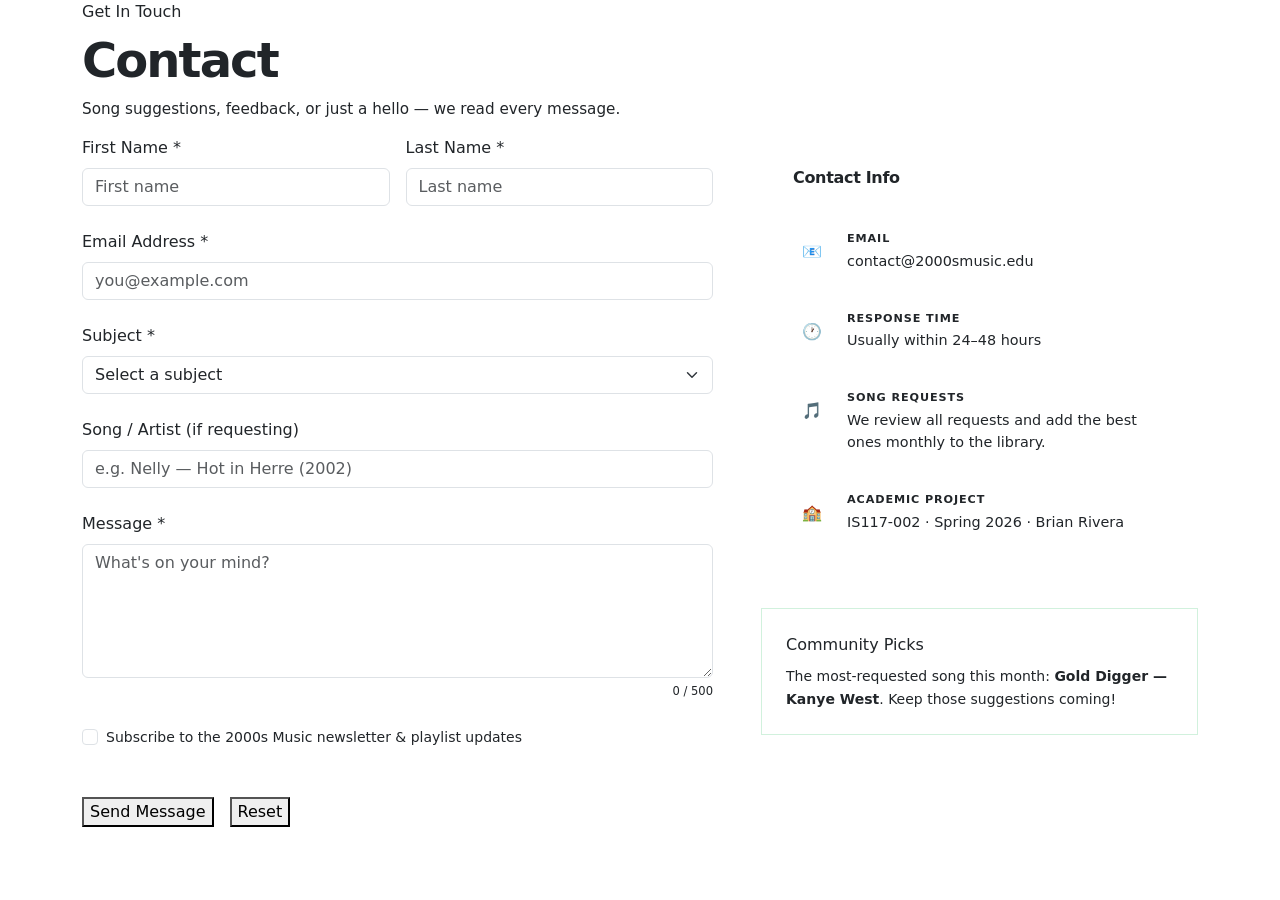
==== contact.html @ c3022f15 "Add files via upload" ====
<!-- DEVELOPER: Brian Rivera, IS117-002, Spring 2026 -->
<!DOCTYPE html>
<html lang="en">
<head>
  <meta charset="UTF-8" />
  <meta name="viewport" content="width=device-width, initial-scale=1.0" />
  <title>2000s Music — Contact</title>
  <link rel="stylesheet" href="https://cdn.jsdelivr.net/npm/bootstrap@5.3.3/dist/css/bootstrap.min.css" />
  <link rel="stylesheet" href="css/style.css" />
  <style>
    .contact-info-item {
      display: flex;
      align-items: flex-start;
      gap: 1rem;
      padding: 1.2rem 0;
      border-bottom: 1px solid var(--border);
    }
    .contact-info-item:last-child { border-bottom: none; }

    .ci-icon {
      width: 38px; height: 38px;
      background: var(--surface-2);
      border-radius: var(--r-md);
      display: flex;
      align-items: center;
      justify-content: center;
      font-size: 1rem;
      flex-shrink: 0;
      margin-top: 2px;
    }

    .ci-label {
      font-size: 0.7rem;
      font-weight: 700;
      letter-spacing: 0.08em;
      text-transform: uppercase;
      color: var(--text-tertiary);
      margin-bottom: 3px;
    }

    .ci-value {
      font-size: 0.9rem;
      font-weight: 500;
      color: var(--text-secondary);
      line-height: 1.5;
    }

    .char-count {
      font-size: 0.72rem;
      color: var(--text-tertiary);
      text-align: right;
      margin-top: 5px;
    }

    .success-card {
      background: var(--surface);
      border-radius: var(--r-xl);
      padding: 3rem 2rem;
      text-align: center;
      border: 1px solid rgba(29,185,84,0.2);
      display: none;
    }

    .success-icon {
      width: 64px; height: 64px;
      background: var(--green-dim);
      border-radius: 50%;
      display: flex;
      align-items: center;
      justify-content: center;
      font-size: 1.8rem;
      margin: 0 auto 1.2rem;
    }
  </style>
</head>
<body class="d-flex flex-column min-vh-100">
<div id="navbar-placeholder"></div>

<div class="page-wrapper flex-grow-1">
  <div class="container">

    <div class="page-hero anim-fade-up">
      <span class="eyebrow mb-2 d-block">Get In Touch</span>
      <h1 style="font-size:clamp(2rem,5vw,3rem);font-weight:900;letter-spacing:-0.04em;">Contact</h1>
      <p style="color:var(--text-secondary);margin-top:0.5rem;font-size:0.95rem;">Song suggestions, feedback, or just a hello — we read every message.</p>
    </div>

    <div class="row g-5">

      <!-- FORM -->
      <div class="col-lg-7 anim-fade-up delay-1">

        <!-- SUCCESS STATE -->
        <div class="success-card" id="successCard">
          <div class="success-icon">✓</div>
          <h3 style="font-size:1.3rem;font-weight:800;letter-spacing:-0.03em;margin-bottom:0.5rem;">Message Sent</h3>
          <p style="color:var(--text-secondary);font-size:0.9rem;margin-bottom:2rem;">Thanks for reaching out. We'll get back to you within 24–48 hours.</p>
          <button class="btn-ghost" onclick="resetForm()">Send Another</button>
        </div>

        <!-- FORM -->
        <form id="contactForm" class="music-form" novalidate>
          <div class="row g-3 mb-4">
            <div class="col-sm-6">
              <label class="form-label">First Name *</label>
              <input type="text" class="form-control" id="firstName" placeholder="First name" required />
              <div class="invalid-feedback" style="font-size:0.78rem;color:var(--red);margin-top:5px;">Required.</div>
            </div>
            <div class="col-sm-6">
              <label class="form-label">Last Name *</label>
              <input type="text" class="form-control" id="lastName" placeholder="Last name" required />
              <div class="invalid-feedback" style="font-size:0.78rem;color:var(--red);margin-top:5px;">Required.</div>
            </div>
          </div>

          <div class="mb-4">
            <label class="form-label">Email Address *</label>
            <input type="email" class="form-control" placeholder="you@example.com" required />
            <div class="invalid-feedback" style="font-size:0.78rem;color:var(--red);margin-top:5px;">Enter a valid email address.</div>
          </div>

          <div class="mb-4">
            <label class="form-label">Subject *</label>
            <select class="form-select" required>
              <option value="">Select a subject</option>
              <option value="song-request">Song Request</option>
              <option value="playlist-suggestion">Playlist Suggestion</option>
              <option value="feedback">General Feedback</option>
              <option value="bug">Report a Bug</option>
              <option value="collab">Collaboration</option>
              <option value="other">Other</option>
            </select>
            <div class="invalid-feedback" style="font-size:0.78rem;color:var(--red);margin-top:5px;">Please select a subject.</div>
          </div>

          <div class="mb-4">
            <label class="form-label">Song / Artist (if requesting)</label>
            <input type="text" class="form-control" placeholder="e.g. Nelly — Hot in Herre (2002)" />
          </div>

          <div class="mb-4">
            <label class="form-label">Message *</label>
            <textarea class="form-control" rows="5" placeholder="What's on your mind?" required maxlength="500"
              oninput="document.getElementById('charCount').textContent=this.value.length+' / 500'"></textarea>
            <div class="char-count"><span id="charCount">0</span> / 500</div>
            <div class="invalid-feedback" style="font-size:0.78rem;color:var(--red);margin-top:5px;">Message cannot be empty.</div>
          </div>

          <div class="mb-5">
            <div class="form-check">
              <input class="form-check-input" type="checkbox" id="newsletter" />
              <label class="form-check-label" for="newsletter" style="font-size:0.875rem;color:var(--text-secondary);cursor:pointer;">
                Subscribe to the 2000s Music newsletter &amp; playlist updates
              </label>
            </div>
          </div>

          <div class="d-flex gap-3 align-items-center">
            <button type="submit" class="btn-primary-music">Send Message</button>
            <button type="reset" class="btn-ghost" onclick="document.getElementById('charCount').textContent='0'">Reset</button>
          </div>
        </form>
      </div>

      <!-- SIDEBAR -->
      <div class="col-lg-5 anim-fade-up delay-2">
        <div style="background:var(--surface);border-radius:var(--r-xl);padding:2rem;border:1px solid var(--border);">
          <h3 style="font-size:1rem;font-weight:700;letter-spacing:-0.02em;margin-bottom:1.5rem;color:var(--text-primary);">Contact Info</h3>

          <div class="contact-info-item">
            <div class="ci-icon">📧</div>
            <div>
              <div class="ci-label">Email</div>
              <div class="ci-value">contact@2000smusic.edu</div>
            </div>
          </div>

          <div class="contact-info-item">
            <div class="ci-icon">🕐</div>
            <div>
              <div class="ci-label">Response Time</div>
              <div class="ci-value">Usually within 24–48 hours</div>
            </div>
          </div>

          <div class="contact-info-item">
            <div class="ci-icon">🎵</div>
            <div>
              <div class="ci-label">Song Requests</div>
              <div class="ci-value">We review all requests and add the best ones monthly to the library.</div>
            </div>
          </div>

          <div class="contact-info-item">
            <div class="ci-icon">🏫</div>
            <div>
              <div class="ci-label">Academic Project</div>
              <div class="ci-value">IS117-002 · Spring 2026 · Brian Rivera</div>
            </div>
          </div>
        </div>

        <!-- Subtle CTA -->
        <div style="margin-top:1.5rem;padding:1.5rem;background:var(--green-dim);border-radius:var(--r-xl);border:1px solid rgba(29,185,84,0.2);">
          <p class="eyebrow eyebrow-green mb-2">Community Picks</p>
          <p style="font-size:0.875rem;color:var(--text-secondary);line-height:1.6;margin:0;">The most-requested song this month: <strong style="color:var(--text-primary);">Gold Digger — Kanye West</strong>. Keep those suggestions coming!</p>
        </div>
      </div>

    </div>

    <div style="height:3rem;"></div>
  </div>
</div>

<div id="footer-placeholder"></div>
<script src="https://cdn.jsdelivr.net/npm/bootstrap@5.3.3/dist/js/bootstrap.bundle.min.js"></script>
<script src="js/components.js"></script>
<script>
  document.getElementById('navbar-placeholder').innerHTML = getNavHTML('contact');
  document.getElementById('footer-placeholder').innerHTML = getFooterHTML();

  document.getElementById('contactForm').addEventListener('submit', function(e) {
    e.preventDefault();
    if (!this.checkValidity()) { this.classList.add('was-validated'); return; }
    this.style.display = 'none';
    document.getElementById('successCard').style.display = 'block';
  });

  function resetForm() {
    const form = document.getElementById('contactForm');
    form.reset();
    form.classList.remove('was-validated');
    form.style.display = 'block';
    document.getElementById('successCard').style.display = 'none';
    document.getElementById('charCount').textContent = '0';
  }
</script>
</body>
</html>
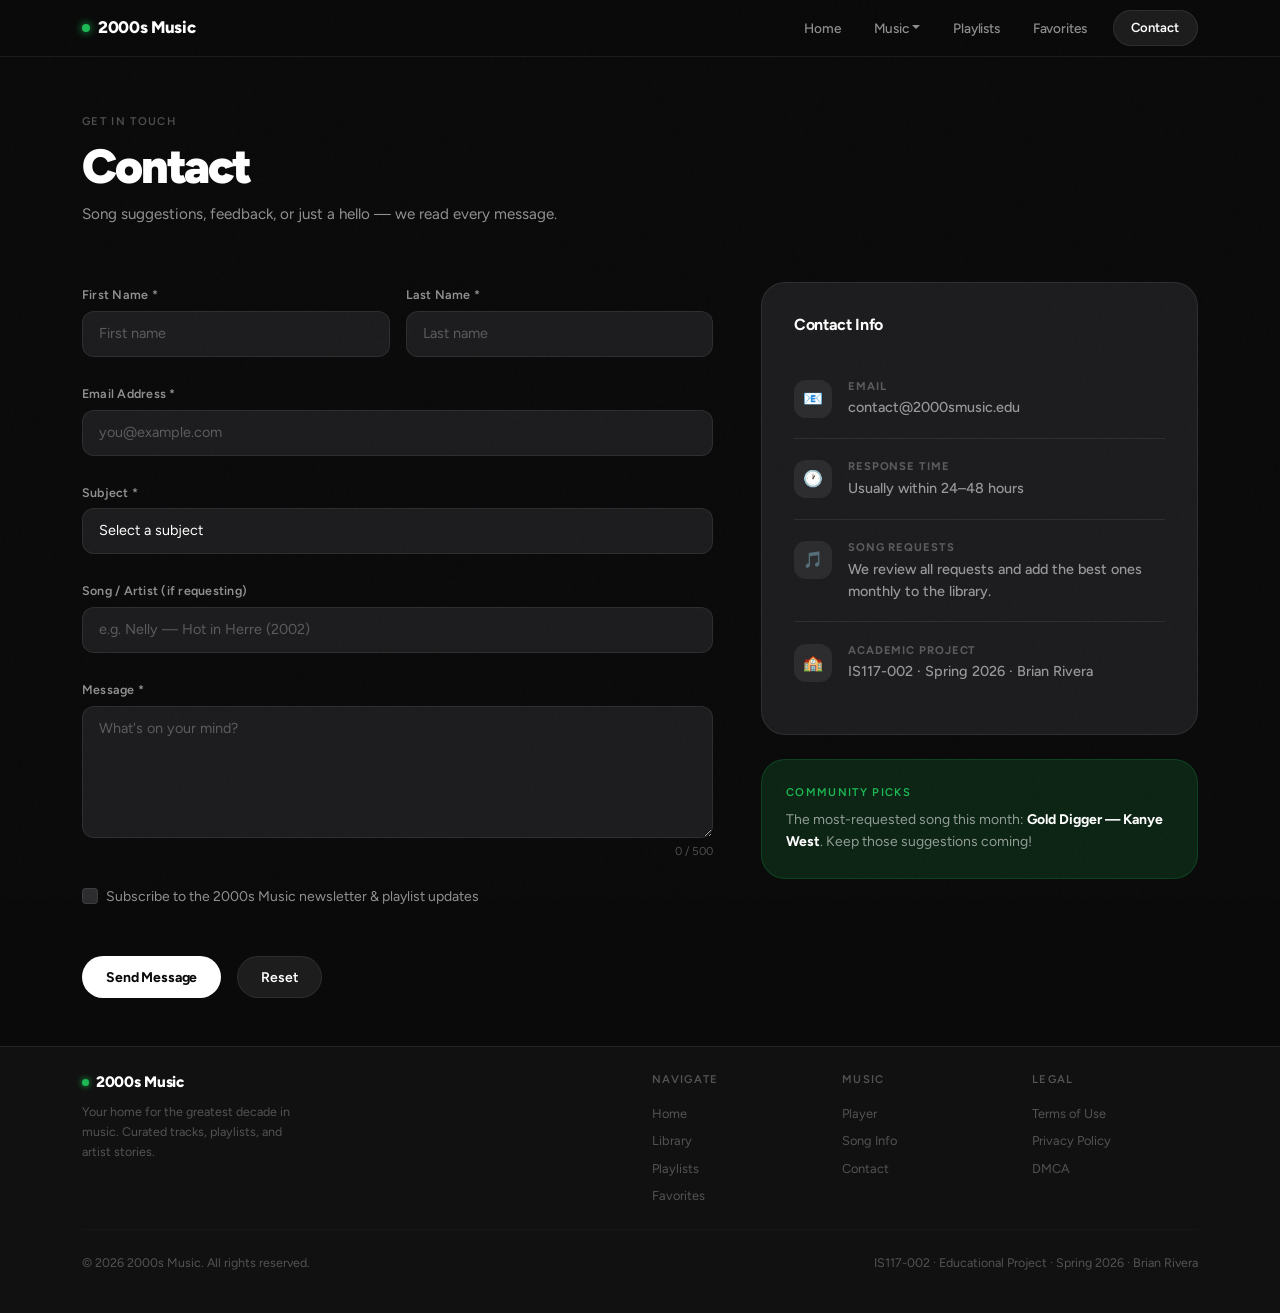
==== commit 91245d97: "Update comments for consistency in contact.html" ====
--- a/contact.html
+++ b/contact.html
@@ -87,10 +87,10 @@
 
     <div class="row g-5">
 
-      <!-- FORM -->
+      <!-- Form -->
       <div class="col-lg-7 anim-fade-up delay-1">
 
-        <!-- SUCCESS STATE -->
+        <!-- Success  -->
         <div class="success-card" id="successCard">
           <div class="success-icon">✓</div>
           <h3 style="font-size:1.3rem;font-weight:800;letter-spacing:-0.03em;margin-bottom:0.5rem;">Message Sent</h3>
@@ -98,7 +98,7 @@
           <button class="btn-ghost" onclick="resetForm()">Send Another</button>
         </div>
 
-        <!-- FORM -->
+        <!-- Form -->
         <form id="contactForm" class="music-form" novalidate>
           <div class="row g-3 mb-4">
             <div class="col-sm-6">
@@ -162,7 +162,7 @@
         </form>
       </div>
 
-      <!-- SIDEBAR -->
+      <!-- Sidebar -->
       <div class="col-lg-5 anim-fade-up delay-2">
         <div style="background:var(--surface);border-radius:var(--r-xl);padding:2rem;border:1px solid var(--border);">
           <h3 style="font-size:1rem;font-weight:700;letter-spacing:-0.02em;margin-bottom:1.5rem;color:var(--text-primary);">Contact Info</h3>
@@ -200,7 +200,6 @@
           </div>
         </div>
 
-        <!-- Subtle CTA -->
         <div style="margin-top:1.5rem;padding:1.5rem;background:var(--green-dim);border-radius:var(--r-xl);border:1px solid rgba(29,185,84,0.2);">
           <p class="eyebrow eyebrow-green mb-2">Community Picks</p>
           <p style="font-size:0.875rem;color:var(--text-secondary);line-height:1.6;margin:0;">The most-requested song this month: <strong style="color:var(--text-primary);">Gold Digger — Kanye West</strong>. Keep those suggestions coming!</p>
--- a/css/style.css
+++ b/css/style.css
@@ -0,0 +1,621 @@
+/* DEVELOPER: Brian Rivera, IS117-002, Spring 2026 */
+
+@import url('https://fonts.googleapis.com/css2?family=Figtree:wght@300;400;500;600;700;800;900&family=DM+Serif+Display:ital@0;1&display=swap');
+
+:root {
+  /* Core palette */
+  --bg:           #0a0a0a;
+  --bg-2:         #111111;
+  --bg-3:         #1a1a1a;
+  --surface:      #1c1c1e;
+  --surface-2:    #2c2c2e;
+  --surface-3:    #3a3a3c;
+  --border:       rgba(255,255,255,0.08);
+  --border-hover: rgba(255,255,255,0.16);
+
+  /* Accents */
+  --red:          #ff3b30;
+  --green:        #1db954;
+  --green-dim:    rgba(29,185,84,0.15);
+  --blue:         #0071e3;
+  --text-primary: #ffffff;
+  --text-secondary: rgba(255,255,255,0.55);
+  --text-tertiary:  rgba(255,255,255,0.28);
+
+  /* Glass */
+  --glass:        rgba(28,28,30,0.72);
+  --glass-border: rgba(255,255,255,0.1);
+
+  /* Typography */
+  --font-sans: 'Figtree', system-ui, sans-serif;
+  --font-serif: 'DM Serif Display', Georgia, serif;
+
+  /* Radius */
+  --r-sm: 8px;
+  --r-md: 12px;
+  --r-lg: 16px;
+  --r-xl: 24px;
+  --r-full: 9999px;
+}
+
+*, *::before, *::after { box-sizing: border-box; margin: 0; padding: 0; }
+
+html { scroll-behavior: smooth; }
+
+body {
+  font-family: var(--font-sans);
+  background: var(--bg);
+  color: var(--text-primary);
+  min-height: 100vh;
+  overflow-x: hidden;
+  -webkit-font-smoothing: antialiased;
+}
+
+/* ── NOISE TEXTURE OVERLAY ── */
+body::before {
+  content: '';
+  position: fixed;
+  inset: 0;
+  background-image: url("data:image/svg+xml,%3Csvg viewBox='0 0 256 256' xmlns='http://www.w3.org/2000/svg'%3E%3Cfilter id='noise'%3E%3CfeTurbulence type='fractalNoise' baseFrequency='0.9' numOctaves='4' stitchTiles='stitch'/%3E%3C/filter%3E%3Crect width='100%25' height='100%25' filter='url(%23noise)' opacity='0.04'/%3E%3C/svg%3E");
+  pointer-events: none;
+  z-index: 9999;
+  opacity: 0.4;
+}
+
+/* ══════════════════════════════
+   NAVBAR
+══════════════════════════════ */
+.navbar {
+  background: rgba(10,10,10,0.85) !important;
+  backdrop-filter: saturate(180%) blur(20px);
+  -webkit-backdrop-filter: saturate(180%) blur(20px);
+  border-bottom: 1px solid var(--border);
+  padding: 0 !important;
+  position: sticky;
+  top: 0;
+  z-index: 1000;
+}
+
+.navbar .container {
+  height: 56px;
+  display: flex;
+  align-items: center;
+}
+
+.navbar-brand {
+  font-family: var(--font-sans);
+  font-weight: 800;
+  font-size: 1.05rem;
+  letter-spacing: -0.02em;
+  color: var(--text-primary) !important;
+  display: flex;
+  align-items: center;
+  gap: 8px;
+}
+
+.navbar-brand .brand-dot {
+  width: 8px; height: 8px;
+  border-radius: 50%;
+  background: var(--green);
+  box-shadow: 0 0 8px var(--green);
+}
+
+.navbar-nav .nav-link {
+  font-size: 0.85rem;
+  font-weight: 500;
+  color: var(--text-secondary) !important;
+  padding: 0.4rem 0.9rem !important;
+  border-radius: var(--r-full);
+  transition: color 0.2s, background 0.2s;
+  letter-spacing: -0.01em;
+}
+
+.navbar-nav .nav-link:hover {
+  color: var(--text-primary) !important;
+  background: rgba(255,255,255,0.06);
+}
+
+.navbar-nav .nav-link.active {
+  color: var(--text-primary) !important;
+}
+
+.dropdown-menu {
+  background: #1d1d1f !important;
+  border: 1px solid var(--border) !important;
+  border-radius: var(--r-md) !important;
+  box-shadow: 0 20px 60px rgba(0,0,0,0.6) !important;
+  padding: 6px !important;
+  min-width: 180px;
+}
+
+.dropdown-item {
+  font-family: var(--font-sans);
+  font-size: 0.85rem;
+  font-weight: 500;
+  color: var(--text-secondary) !important;
+  border-radius: var(--r-sm) !important;
+  padding: 0.55rem 0.9rem !important;
+  transition: background 0.15s, color 0.15s;
+}
+
+.dropdown-item:hover {
+  background: rgba(255,255,255,0.08) !important;
+  color: var(--text-primary) !important;
+}
+
+.navbar-toggler {
+  border: 1px solid var(--border) !important;
+  border-radius: var(--r-sm) !important;
+  padding: 6px 10px !important;
+}
+
+.navbar-toggler-icon {
+  filter: invert(1);
+}
+
+/* ══════════════════════════════
+   PAGE WRAPPER
+══════════════════════════════ */
+.page-wrapper { min-height: calc(100vh - 56px); }
+
+/* ══════════════════════════════
+   TYPOGRAPHY
+══════════════════════════════ */
+.display-title {
+  font-family: var(--font-sans);
+  font-weight: 900;
+  letter-spacing: -0.04em;
+  line-height: 1;
+  color: var(--text-primary);
+}
+
+.serif-title {
+  font-family: var(--font-serif);
+  font-weight: 400;
+  letter-spacing: -0.02em;
+  color: var(--text-primary);
+}
+
+.eyebrow {
+  font-size: 0.7rem;
+  font-weight: 600;
+  letter-spacing: 0.12em;
+  text-transform: uppercase;
+  color: var(--text-tertiary);
+}
+
+.eyebrow-green {
+  color: var(--green);
+}
+
+/* ══════════════════════════════
+   CARDS
+══════════════════════════════ */
+.music-card {
+  background: var(--surface);
+  border-radius: var(--r-lg);
+  overflow: hidden;
+  transition: transform 0.3s cubic-bezier(0.34,1.56,0.64,1), box-shadow 0.3s;
+  cursor: pointer;
+  position: relative;
+}
+
+.music-card:hover {
+  transform: translateY(-4px) scale(1.01);
+  box-shadow: 0 24px 60px rgba(0,0,0,0.5);
+}
+
+.music-card .card-art {
+  aspect-ratio: 1;
+  display: flex;
+  align-items: center;
+  justify-content: center;
+  font-size: 3rem;
+  position: relative;
+  overflow: hidden;
+}
+
+.music-card .card-art .play-overlay {
+  position: absolute;
+  inset: 0;
+  background: rgba(0,0,0,0.4);
+  display: flex;
+  align-items: center;
+  justify-content: center;
+  opacity: 0;
+  transition: opacity 0.2s;
+}
+
+.music-card:hover .play-overlay { opacity: 1; }
+
+.play-btn-circle {
+  width: 40px; height: 40px;
+  background: var(--text-primary);
+  border-radius: 50%;
+  display: flex;
+  align-items: center;
+  justify-content: center;
+  color: var(--bg);
+  font-size: 0.95rem;
+  box-shadow: 0 8px 24px rgba(0,0,0,0.4);
+  transform: scale(0.88);
+  transition: transform 0.2s;
+}
+
+.music-card:hover .play-btn-circle { transform: scale(1); }
+
+.music-card .card-body {
+  padding: 0.75rem 0.85rem;
+}
+
+.music-card .card-title {
+  font-size: 0.82rem;
+  font-weight: 700;
+  color: var(--text-primary);
+  letter-spacing: -0.01em;
+  margin-bottom: 2px;
+  white-space: nowrap;
+  overflow: hidden;
+  text-overflow: ellipsis;
+}
+
+.music-card .card-sub {
+  font-size: 0.72rem;
+  color: var(--text-secondary);
+  white-space: nowrap;
+  overflow: hidden;
+  text-overflow: ellipsis;
+}
+
+/* ══════════════════════════════
+   SECTION HEADERS
+══════════════════════════════ */
+.section-head {
+  display: flex;
+  align-items: baseline;
+  justify-content: space-between;
+  margin-bottom: 1.25rem;
+}
+
+.section-head .section-title {
+  font-size: 1.5rem;
+  font-weight: 800;
+  letter-spacing: -0.03em;
+  color: var(--text-primary);
+}
+
+.section-head .section-link {
+  font-size: 0.8rem;
+  font-weight: 600;
+  color: var(--text-secondary);
+  text-decoration: none;
+  transition: color 0.2s;
+}
+
+.section-head .section-link:hover { color: var(--text-primary); }
+
+/* ══════════════════════════════
+   BUTTONS
+══════════════════════════════ */
+.btn-primary-music {
+  background: var(--text-primary);
+  color: var(--bg);
+  border: none;
+  border-radius: var(--r-full);
+  padding: 0.65rem 1.5rem;
+  font-family: var(--font-sans);
+  font-size: 0.875rem;
+  font-weight: 700;
+  letter-spacing: -0.01em;
+  cursor: pointer;
+  transition: background 0.2s, transform 0.15s;
+  text-decoration: none;
+  display: inline-flex;
+  align-items: center;
+  gap: 6px;
+}
+
+.btn-primary-music:hover {
+  background: rgba(255,255,255,0.88);
+  transform: scale(1.02);
+  color: var(--bg);
+}
+
+.btn-green {
+  background: var(--green);
+  color: #000;
+  border: none;
+  border-radius: var(--r-full);
+  padding: 0.65rem 1.5rem;
+  font-family: var(--font-sans);
+  font-size: 0.875rem;
+  font-weight: 700;
+  cursor: pointer;
+  transition: all 0.2s;
+  text-decoration: none;
+  display: inline-flex;
+  align-items: center;
+  gap: 6px;
+}
+
+.btn-green:hover {
+  background: #1ed760;
+  transform: scale(1.02);
+  color: #000;
+}
+
+.btn-ghost {
+  background: rgba(255,255,255,0.08);
+  color: var(--text-primary);
+  border: 1px solid var(--border);
+  border-radius: var(--r-full);
+  padding: 0.6rem 1.4rem;
+  font-family: var(--font-sans);
+  font-size: 0.875rem;
+  font-weight: 600;
+  cursor: pointer;
+  transition: all 0.2s;
+  text-decoration: none;
+  display: inline-flex;
+  align-items: center;
+  gap: 6px;
+}
+
+.btn-ghost:hover {
+  background: rgba(255,255,255,0.14);
+  color: var(--text-primary);
+  border-color: var(--border-hover);
+}
+
+/* ══════════════════════════════
+   TRACK ROW
+══════════════════════════════ */
+.track-row {
+  display: grid;
+  grid-template-columns: 40px 44px 1fr auto auto;
+  align-items: center;
+  gap: 12px;
+  padding: 6px 12px;
+  border-radius: var(--r-md);
+  transition: background 0.15s;
+  cursor: pointer;
+}
+
+.track-row:hover { background: rgba(255,255,255,0.06); }
+.track-row:hover .track-num { opacity: 0; }
+.track-row:hover .track-play-icon { opacity: 1 !important; }
+
+.track-num {
+  font-size: 0.875rem;
+  color: var(--text-tertiary);
+  text-align: right;
+  transition: opacity 0.15s;
+  font-variant-numeric: tabular-nums;
+}
+
+.track-play-icon {
+  position: absolute;
+  font-size: 0.875rem;
+  color: var(--text-primary);
+  opacity: 0;
+  transition: opacity 0.15s;
+}
+
+.track-art-sm {
+  width: 44px; height: 44px;
+  border-radius: 6px;
+  display: flex;
+  align-items: center;
+  justify-content: center;
+  font-size: 1.3rem;
+  flex-shrink: 0;
+}
+
+.track-name {
+  font-size: 0.9rem;
+  font-weight: 500;
+  color: var(--text-primary);
+  letter-spacing: -0.01em;
+  white-space: nowrap;
+  overflow: hidden;
+  text-overflow: ellipsis;
+}
+
+.track-artist {
+  font-size: 0.8rem;
+  color: var(--text-secondary);
+}
+
+.track-genre-tag {
+  font-size: 0.72rem;
+  background: rgba(255,255,255,0.06);
+  color: var(--text-secondary);
+  border-radius: var(--r-full);
+  padding: 3px 10px;
+  white-space: nowrap;
+}
+
+.track-duration {
+  font-size: 0.82rem;
+  color: var(--text-tertiary);
+  font-variant-numeric: tabular-nums;
+  white-space: nowrap;
+}
+
+/* ══════════════════════════════
+   FROSTED GLASS PANEL
+══════════════════════════════ */
+.glass-panel {
+  background: var(--glass);
+  backdrop-filter: blur(24px);
+  -webkit-backdrop-filter: blur(24px);
+  border: 1px solid var(--glass-border);
+  border-radius: var(--r-xl);
+}
+
+/* ══════════════════════════════
+   PILL TAGS
+══════════════════════════════ */
+.pill {
+  display: inline-flex;
+  align-items: center;
+  gap: 5px;
+  font-size: 0.72rem;
+  font-weight: 600;
+  letter-spacing: 0.01em;
+  padding: 4px 12px;
+  border-radius: var(--r-full);
+  background: rgba(255,255,255,0.08);
+  color: var(--text-secondary);
+}
+
+.pill-green {
+  background: var(--green-dim);
+  color: var(--green);
+}
+
+.pill-red {
+  background: rgba(255,59,48,0.12);
+  color: var(--red);
+}
+
+/* ══════════════════════════════
+   INTERIOR PAGE HERO
+══════════════════════════════ */
+.page-hero {
+  padding: 3.5rem 0 2.5rem;
+}
+
+.page-hero .eyebrow {
+  margin-bottom: 0.6rem;
+  display: block;
+}
+
+/* ══════════════════════════════
+   DIVIDER
+══════════════════════════════ */
+.divider {
+  border: none;
+  border-top: 1px solid var(--border);
+  margin: 0;
+}
+
+/* ══════════════════════════════
+   FOOTER
+══════════════════════════════ */
+footer {
+  background: var(--bg-2) !important;
+  border-top: 1px solid var(--border);
+  padding: 2.5rem 0;
+  position: relative;
+  z-index: 1;
+}
+
+footer .footer-brand {
+  font-weight: 800;
+  font-size: 0.95rem;
+  letter-spacing: -0.02em;
+  color: var(--text-primary);
+  display: flex;
+  align-items: center;
+  gap: 7px;
+}
+
+footer .footer-link {
+  font-size: 0.8rem;
+  color: var(--text-tertiary);
+  text-decoration: none;
+  transition: color 0.2s;
+}
+
+footer .footer-link:hover { color: var(--text-secondary); }
+
+footer .footer-copy {
+  font-size: 0.78rem;
+  color: var(--text-tertiary);
+}
+
+/* ══════════════════════════════
+   FORM
+══════════════════════════════ */
+.music-form .form-label {
+  font-size: 0.78rem;
+  font-weight: 600;
+  color: var(--text-secondary);
+  letter-spacing: 0.02em;
+  margin-bottom: 6px;
+}
+
+.music-form .form-control,
+.music-form .form-select {
+  background: var(--surface);
+  border: 1px solid var(--border);
+  border-radius: var(--r-md);
+  color: var(--text-primary);
+  font-family: var(--font-sans);
+  font-size: 0.9rem;
+  padding: 0.7rem 1rem;
+  transition: border-color 0.2s, box-shadow 0.2s;
+}
+
+.music-form .form-control:focus,
+.music-form .form-select:focus {
+  background: var(--surface);
+  border-color: rgba(255,255,255,0.3);
+  box-shadow: 0 0 0 3px rgba(255,255,255,0.06);
+  color: var(--text-primary);
+  outline: none;
+}
+
+.music-form .form-control::placeholder { color: var(--text-tertiary); }
+.music-form .form-select option { background: #1c1c1e; }
+
+.music-form .form-check-input {
+  background: var(--surface-2);
+  border-color: var(--border);
+}
+
+.music-form .form-check-input:checked {
+  background-color: var(--green);
+  border-color: var(--green);
+}
+
+/* ══════════════════════════════
+   SCROLLBAR
+══════════════════════════════ */
+::-webkit-scrollbar { width: 5px; }
+::-webkit-scrollbar-track { background: transparent; }
+::-webkit-scrollbar-thumb { background: rgba(255,255,255,0.15); border-radius: 3px; }
+
+/* ══════════════════════════════
+   ANIMATIONS
+══════════════════════════════ */
+@keyframes fadeUp {
+  from { opacity: 0; transform: translateY(16px); }
+  to   { opacity: 1; transform: translateY(0); }
+}
+
+@keyframes scaleIn {
+  from { opacity: 0; transform: scale(0.96); }
+  to   { opacity: 1; transform: scale(1); }
+}
+
+.anim-fade-up   { animation: fadeUp  0.5s cubic-bezier(0.22,1,0.36,1) both; }
+.anim-scale-in  { animation: scaleIn 0.4s cubic-bezier(0.22,1,0.36,1) both; }
+.delay-1 { animation-delay: 0.1s; }
+.delay-2 { animation-delay: 0.2s; }
+.delay-3 { animation-delay: 0.3s; }
+.delay-4 { animation-delay: 0.4s; }
+
+/* ══════════════════════════════
+   RESPONSIVE
+══════════════════════════════ */
+@media (max-width: 768px) {
+  .track-row { grid-template-columns: 28px 40px 1fr auto; }
+  .track-genre-tag { display: none; }
+  .page-hero { padding: 2rem 0 1.5rem; }
+}
+
+@media (max-width: 576px) {
+  .section-head .section-title { font-size: 1.2rem; }
+}
